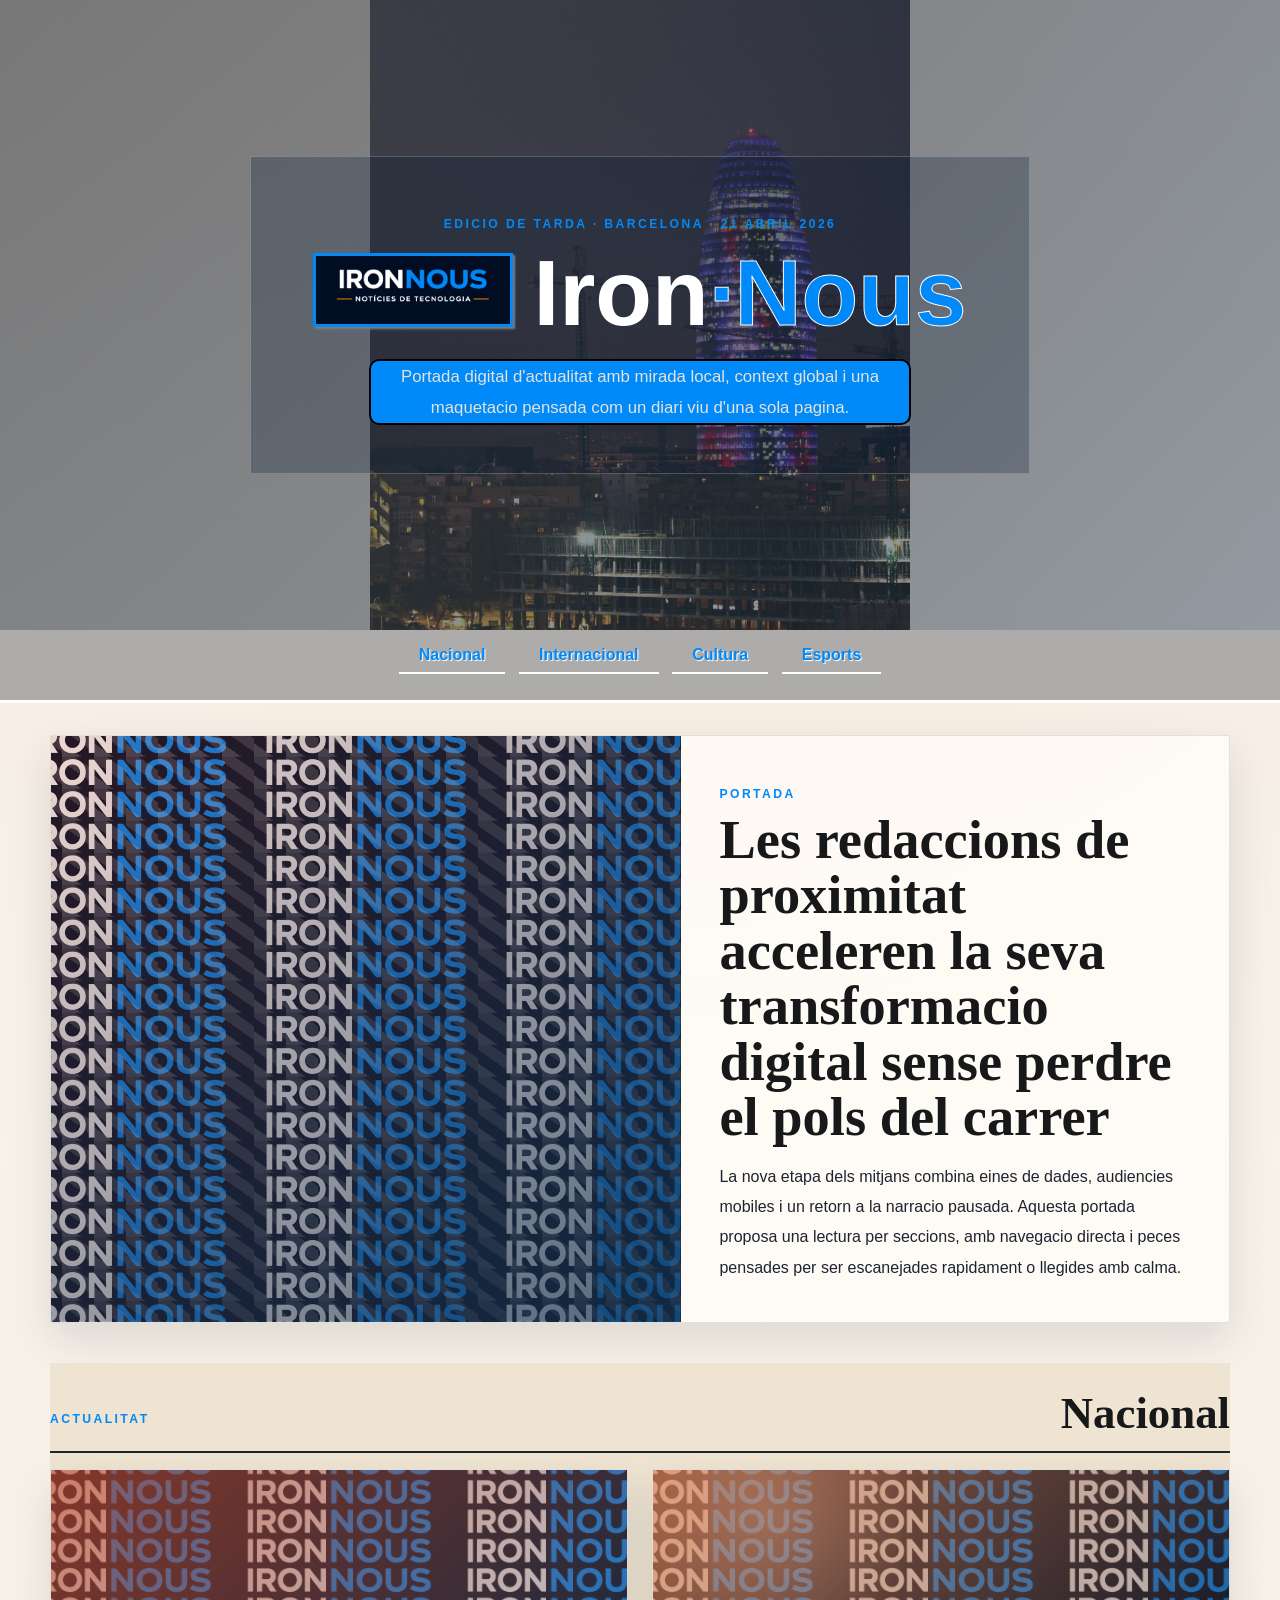
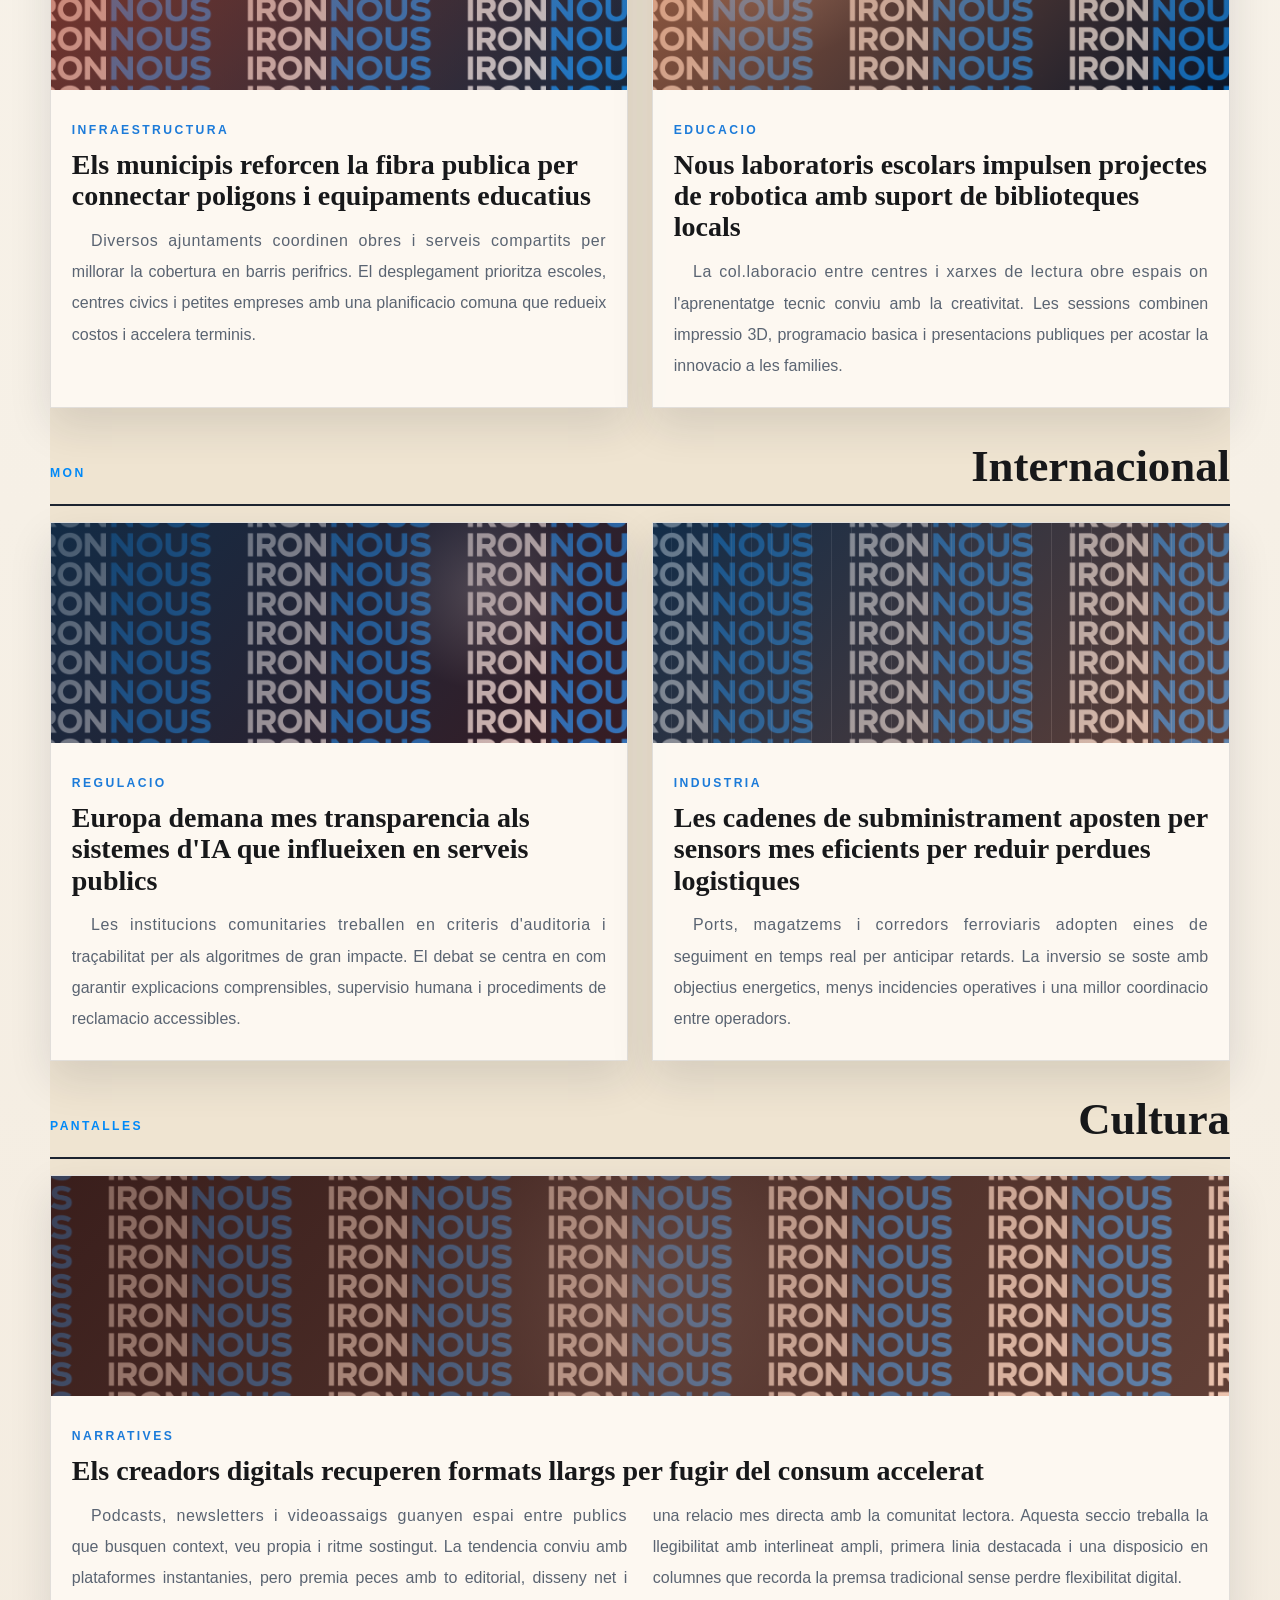
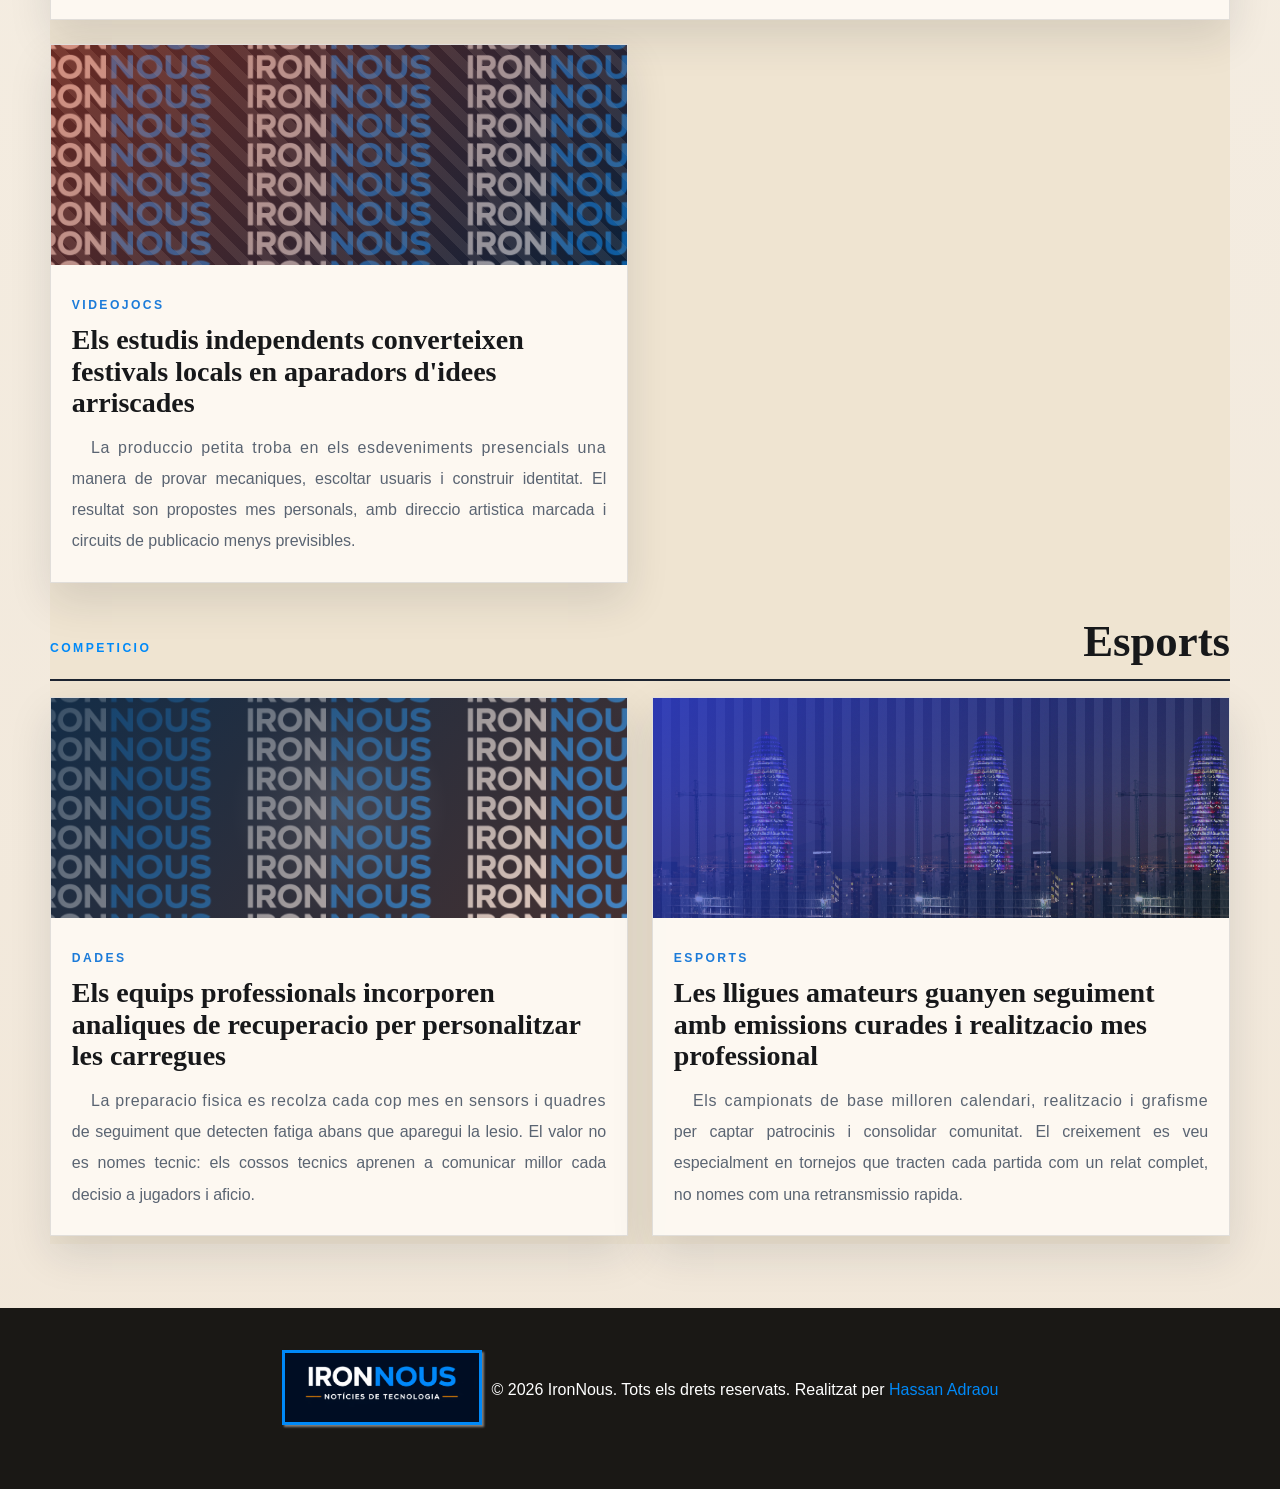
==== index.html @ 52601a7d "Version 1 - 21-04-2026" ====
<!DOCTYPE html>
<html lang="ca">

<head>
    <meta charset="UTF-8">
    <meta name="viewport" content="width=device-width, initial-scale=1.0">
    <title>IronNous | Diari digital en catala</title>
    <link rel="stylesheet" href="style.css">
</head>

<body>
    <header class="hero" id="inici">
        <div class="hero__overlay">
            <p class="eyebrow">Edicio de tarda · Barcelona · 21 abril 2026</p>
            <div class="logo-card">
                <div> <img src="portada.png" alt="Logotip d'IronNous" class="logo-hero"> </div>
                <div>
                    <h1>Iron<strong>&#183</strong><strong>Nous</strong> </h1>
                </div>
            </div>
            <p class="hero__lead">Portada digital d'actualitat amb mirada local, context global i una maquetacio
                pensada
                com un diari viu d'una sola pagina.</p>
    </header>

    <nav class="menu" aria-label="Seccions principals">
        <a href="#nacional">Nacional</a>
        <a href="#internacional">Internacional</a>
        <a href="#cultura">Cultura</a>
        <a href="#esports">Esports</a>
    </nav>

    <main class="newsroom">
        <section class="top-story">
            <div class="top-story__media" aria-hidden="true"></div>
            <div class="top-story__content">
                <p class="section-kicker">Portada</p>
                <h2>Les redaccions de proximitat acceleren la seva transformacio digital sense perdre el pols del carrer
                </h2>
                <p>La nova etapa dels mitjans combina eines de dades, audiencies mobiles i un retorn a la narracio
                    pausada. Aquesta portada proposa una lectura per seccions, amb navegacio directa i peces pensades
                    per ser escanejades rapidament o llegides amb calma.</p>
            </div>
        </section>

        <section class="news-section" id="nacional">
            <div class="section-heading">
                <p class="section-kicker">Actualitat</p>
                <h2>Nacional</h2>
            </div>
            <div class="article-grid">
                <article class="article-card">
                    <div class="article-card__media article-card__media--nacional" aria-hidden="true"></div>
                    <div class="article-card__body">
                        <p class="article-card__meta">Infraestructura</p>
                        <h3>Els municipis reforcen la fibra publica per connectar poligons i equipaments educatius</h3>
                        <p class="article-card__text">Diversos ajuntaments coordinen obres i serveis compartits per
                            millorar la cobertura en barris perifrics. El desplegament prioritza escoles, centres civics
                            i petites empreses amb una planificacio comuna que redueix costos i accelera terminis.</p>
                    </div>
                </article>

                <article class="article-card">
                    <div class="article-card__media article-card__media--nacional-alt" aria-hidden="true"></div>
                    <div class="article-card__body">
                        <p class="article-card__meta">Educacio</p>
                        <h3>Nous laboratoris escolars impulsen projectes de robotica amb suport de biblioteques locals
                        </h3>
                        <p class="article-card__text">La col.laboracio entre centres i xarxes de lectura obre espais on
                            l'aprenentatge tecnic conviu amb la creativitat. Les sessions combinen impressio 3D,
                            programacio basica i presentacions publiques per acostar la innovacio a les families.</p>
                    </div>
                </article>
            </div>
        </section>

        <section class="news-section" id="internacional">
            <div class="section-heading">
                <p class="section-kicker">Mon</p>
                <h2>Internacional</h2>
            </div>
            <div class="article-grid">
                <article class="article-card">
                    <div class="article-card__media article-card__media--internacional" aria-hidden="true"></div>
                    <div class="article-card__body">
                        <p class="article-card__meta">Regulacio</p>
                        <h3>Europa demana mes transparencia als sistemes d'IA que influeixen en serveis publics</h3>
                        <p class="article-card__text">Les institucions comunitaries treballen en criteris d'auditoria i
                            traçabilitat per als algoritmes de gran impacte. El debat se centra en com garantir
                            explicacions comprensibles, supervisio humana i procediments de reclamacio accessibles.</p>
                    </div>
                </article>

                <article class="article-card">
                    <div class="article-card__media article-card__media--internacional-alt" aria-hidden="true"></div>
                    <div class="article-card__body">
                        <p class="article-card__meta">Industria</p>
                        <h3>Les cadenes de subministrament aposten per sensors mes eficients per reduir perdues
                            logistiques</h3>
                        <p class="article-card__text">Ports, magatzems i corredors ferroviaris adopten eines de
                            seguiment en temps real per anticipar retards. La inversio se soste amb objectius
                            energetics, menys incidencies operatives i una millor coordinacio entre operadors.</p>
                    </div>
                </article>
            </div>
        </section>

        <section class="news-section" id="cultura">
            <div class="section-heading">
                <p class="section-kicker">Pantalles</p>
                <h2>Cultura</h2>
            </div>
            <div class="article-grid">
                <article class="article-card article-card--feature">
                    <div class="article-card__media article-card__media--cultura" aria-hidden="true"></div>
                    <div class="article-card__body">
                        <p class="article-card__meta">Narratives</p>
                        <h3>Els creadors digitals recuperen formats llargs per fugir del consum accelerat</h3>
                        <p class="article-card__text article-card__text--columns">Podcasts, newsletters i videoassaigs
                            guanyen espai entre publics que busquen context, veu propia i ritme sostingut. La tendencia
                            conviu amb plataformes instantanies, pero premia peces amb to editorial, disseny net i una
                            relacio mes directa amb la comunitat lectora. Aquesta seccio treballa la llegibilitat amb
                            interlineat ampli, primera linia destacada i una disposicio en columnes que recorda la
                            premsa tradicional sense perdre flexibilitat digital.</p>
                    </div>
                </article>

                <article class="article-card">
                    <div class="article-card__media article-card__media--cultura-alt" aria-hidden="true"></div>
                    <div class="article-card__body">
                        <p class="article-card__meta">Videojocs</p>
                        <h3>Els estudis independents converteixen festivals locals en aparadors d'idees arriscades</h3>
                        <p class="article-card__text">La produccio petita troba en els esdeveniments presencials una
                            manera de provar mecaniques, escoltar usuaris i construir identitat. El resultat son
                            propostes mes personals, amb direccio artistica marcada i circuits de publicacio menys
                            previsibles.</p>
                    </div>
                </article>
            </div>
        </section>

        <section class="news-section" id="esports">
            <div class="section-heading">
                <p class="section-kicker">Competicio</p>
                <h2>Esports</h2>
            </div>
            <div class="article-grid">
                <article class="article-card">
                    <div class="article-card__media article-card__media--esports" aria-hidden="true"></div>
                    <div class="article-card__body">
                        <p class="article-card__meta">Dades</p>
                        <h3>Els equips professionals incorporen analiques de recuperacio per personalitzar les carregues
                        </h3>
                        <p class="article-card__text">La preparacio fisica es recolza cada cop mes en sensors i quadres
                            de seguiment que detecten fatiga abans que aparegui la lesio. El valor no es nomes tecnic:
                            els cossos tecnics aprenen a comunicar millor cada decisio a jugadors i aficio.</p>
                    </div>
                </article>

                <article class="article-card">
                    <div class="article-card__media article-card__media--esports-alt" aria-hidden="true"></div>
                    <div class="article-card__body">
                        <p class="article-card__meta">eSports</p>
                        <h3>Les lligues amateurs guanyen seguiment amb emissions curades i realitzacio mes professional
                        </h3>
                        <p class="article-card__text">Els campionats de base milloren calendari, realitzacio i grafisme
                            per captar patrocinis i consolidar comunitat. El creixement es veu especialment en tornejos
                            que tracten cada partida com un relat complet, no nomes com una retransmissio rapida.</p>
                    </div>
                </article>
            </div>
        </section>
    </main>

    <footer class="site-footer">
        <div class="site-footer__content">
            <div><img src="portada.png" alt="Logotip d'IronNous" class="logo-hero"></div>
            <p>&copy; 2026 IronNous. Tots els drets reservats. Realitzat per <a href="https://github.com/Adraouha"
                    class="github">
                    Hassan Adraou</a>
            </p>
        </div>

    </footer>
</body>

</html>
---- style.css ----
:root {
    --paper: #f6f0e6;
    --paper-strong: #efe4d1;
    --ink: #1d2430;
    --muted: #5a6472;
    --accent: #b64024;
    --accent-soft: #d67c4d;
    --deep: #17324d;
    --line: rgba(29, 36, 48, 0.12);
    --shadow: 0 18px 40px rgba(28, 35, 46, 0.12);
}

* {
    box-sizing: border-box;
}

html {
    scroll-behavior: smooth;
}

body {
    box-sizing: border-box;
    padding: 0;
    margin: 0;
    font-family: "Trebuchet MS", "Segoe UI", sans-serif;
    color: var(--ink);
    background:
        radial-gradient(circle at top, rgba(214, 124, 77, 0.12), transparent 28%),
        linear-gradient(180deg, #f9f5ee 0%, var(--paper) 45%, #f1e7d9 100%);
}

img {
    display: block;
    max-width: 100%;
    border: 3px solid #0089f8;
    margin: 2% auto;
    padding: 2px;
    background-color: #000d23;
    box-shadow: 2px 2px 2px #817e7b;
}


.hero {
    min-height: 70vh;
    display: grid;
    place-items: center;
    padding: 2rem;
    background-image:
        linear-gradient(135deg, rgba(78, 80, 83, 0.75), rgba(23, 50, 77, 0.45)),
        url("fond-news.jpg");
    background-position: center;
    background-repeat: no-repeat;
    background-size: cover, min(540px, 72vw);
    color: #fff8ef;
}

.hero__overlay {
    width: min(780px, 100%);
    text-align: center;
    padding: clamp(1.5rem, 4vw, 3rem);
    background: rgba(1, 21, 48, 0.26);
    border: 1px solid rgba(255, 255, 255, 0.22);
}

.logo-card {
    display: flex;
    flex-direction: row;
    justify-content: center;
    gap: 20px;
    text-align: center;
    align-items: center;
}

.logo-card div h1 {
    margin: auto;
    text-align: left;
    font-size: clamp(3rem, 8vw, 5.8rem);
    font-family: Verdana, Geneva, Tahoma, sans-serif;
}

strong {
    color: #0089f8;
    -webkit-text-stroke: 1px rgb(253, 253, 253);
}

.logo-hero {
    width: 200px;
    margin: 0 auto 1rem;
    padding-bottom: 15px;
    padding-top: 10px;
    margin-top: 10px;


}

.eyebrow,
.section-kicker,
.article-card__meta {
    text-transform: uppercase;
    letter-spacing: 0.2em;
    font-size: 0.76rem;
    color: #0089f8;
    font-weight: 800;
}

.logo {
    width: clamp(110px, 18vw, 160px);
    margin: 0 auto 1rem;
    filter: drop-shadow(0 8px 18px rgba(0, 0, 0, 0.3));
}

.hero h1,
.section-heading h2,
.top-story__content h2,
.article-card h3 {
    font-family: "Baskerville Old Face", "Times New Roman", serif;
    letter-spacing: 0;
    color: #17181a;
}

.hero h1 {
    margin: 0;
    font-size: clamp(3rem, 8vw, 5.8rem);
    line-height: 0.95;
    color: #ffffff;
}


.hero__lead {
    width: min(58ch, 100%);
    margin: 1rem auto 0;
    font-size: 1.05rem;
    line-height: 1.85;
    color: #e4e2dd;
    font-weight: 300;
    font-family: Helvetica, serif;
    background-color: #0089f8;
    border-radius: 10px;
    border: 2px solid #000000;

}

.menu {
    position: sticky;
    top: 0;
    z-index: 10;
    display: flex;
    flex-wrap: wrap;
    justify-content: center;
    gap: 0.85rem;
    padding: 1rem 1.25rem;
    background: #aeacab;
    border-bottom: 3px solid #ffffff;
    backdrop-filter: blur(10px);
    color: #0089f8;

}

.menu a {
    text-decoration: none;
    font-family: Arial, Helvetica, sans-serif;
    font-weight: bold;
    border-bottom: 2px solid #feffff;
    color: #0089f8;
    text-shadow: 1px 1px 1px #ffffff;
    margin-bottom: 10px;
    padding-bottom: 0.5rem;
    padding-right: 20px;
    padding-left: 20px;


}

.menu a:hover,
.menu a:focus-visible {
    border-color: #0089f8;
    color: #ffffff;
    text-shadow: 1px 1px 1px #191818;
}

.newsroom {
    width: min(1180px, calc(100% - 2rem));
    margin: 0 auto;
    padding: 2rem 0 4rem;
}

.top-story,
.article-card {
    background: rgba(255, 252, 247, 0.86);
    border: 1px solid var(--line);
    box-shadow: var(--shadow);
}

.top-story {
    display: grid;
    grid-template-columns: 1.15fr 1fr;
    margin-bottom: 2.5rem;
}

.top-story__media {
    min-height: 320px;
    background-image:
        linear-gradient(140deg, rgba(182, 64, 36, 0.2), rgba(23, 50, 77, 0.75)),
        linear-gradient(35deg, rgba(255, 255, 255, 0.22) 25%, transparent 25%, transparent 50%, rgba(255, 255, 255, 0.16) 50%, rgba(255, 255, 255, 0.16) 75%, transparent 75%, transparent),
        url("logo-nous.png");
    background-size: cover, 32px 32px, 240px;
    background-position: center;
}

.top-story__content {
    padding: clamp(1.5rem, 3vw, 2.5rem);
}

.top-story__content h2 {
    margin: 0.3rem 0 1rem;
    font-size: clamp(1rem, 4.5vw, 3.4rem);
    line-height: 1.02;
}

.top-story__content p:last-child {
    margin-bottom: 0;
    line-height: 1.9;
    font-size: 1rem;
}

.news-section {
    padding: 1.5rem 0 0.5rem;
    background-color: #efe4d1;
}

.section-heading {
    display: flex;
    align-items: end;
    justify-content: space-between;
    gap: 1rem;
    margin-bottom: 1rem;
    padding-bottom: 0.75rem;
    border-bottom: 2px solid var(--ink);
}

.section-heading h2 {
    margin: 0;
    font-size: clamp(1.9rem, 4vw, 2.8rem);
}

.article-grid {
    display: grid;
    grid-template-columns: repeat(2, minmax(0, 1fr));
    gap: 1.5rem;
}

.article-card {
    overflow: hidden;
}

.article-card__media {
    min-height: 220px;
    background-size: cover, cover, 220px;
    background-position: center;
}

.article-card__body {
    padding: 1.3rem 1.3rem 1.6rem;
}

.article-card h3 {
    margin: 0.35rem 0 0.85rem;
    font-size: 1.75rem;
    line-height: 1.12;
}

.article-card__meta {
    color: #1c7bd9;
    font-weight: 800;
}

.article-card__text {
    margin: 0;
    color: var(--muted);
    line-height: 1.95;
    text-align: justify;
    text-indent: 1.2rem;
}

.article-card__text::first-line {
    letter-spacing: 0.04em;
}

.article-card__text--columns {
    column-count: 2;
    column-gap: 1.6rem;
}

.article-card--feature {
    grid-column: span 2;
}

.article-card__media--nacional {
    background-image:
        linear-gradient(135deg, rgba(182, 64, 36, 0.68), rgba(23, 50, 77, 0.28)),
        linear-gradient(0deg, rgba(255, 243, 231, 0.1), rgba(255, 243, 231, 0.1)),
        url("logo-nous.png");
}

.article-card__media--nacional-alt {
    background-image:
        linear-gradient(135deg, rgba(214, 124, 77, 0.75), rgba(29, 36, 48, 0.35)),
        radial-gradient(circle at 20% 20%, rgba(255, 255, 255, 0.35), transparent 30%),
        url("logo-nous.png");
}

.article-card__media--internacional {
    background-image:
        linear-gradient(135deg, rgba(23, 50, 77, 0.82), rgba(182, 64, 36, 0.3)),
        radial-gradient(circle at 75% 30%, rgba(255, 255, 255, 0.3), transparent 22%),
        url("logo-nous.png");
}

.article-card__media--internacional-alt {
    background-image:
        linear-gradient(135deg, rgba(26, 58, 89, 0.7), rgba(214, 124, 77, 0.45)),
        linear-gradient(90deg, rgba(255, 255, 255, 0.2) 1px, transparent 1px),
        url("logo-nous.png");
    background-size: cover, 20px 20px, 220px;
}

.article-card__media--cultura {
    background-image:
        linear-gradient(135deg, rgba(80, 37, 25, 0.72), rgba(214, 124, 77, 0.45)),
        radial-gradient(circle at center, rgba(255, 255, 255, 0.22), transparent 38%),
        url("logo-nous.png");
}

.article-card__media--cultura-alt {
    background-image:
        linear-gradient(135deg, rgba(182, 64, 36, 0.58), rgba(23, 50, 77, 0.52)),
        linear-gradient(45deg, rgba(255, 248, 239, 0.16) 25%, transparent 25%, transparent 50%, rgba(255, 248, 239, 0.16) 50%, rgba(255, 248, 239, 0.16) 75%, transparent 75%, transparent),
        url("logo-nous.png");
    background-size: cover, 26px 26px, 220px;
}

.article-card__media--esports {
    background-image:
        linear-gradient(135deg, rgba(23, 50, 77, 0.86), rgba(214, 124, 77, 0.32)),
        radial-gradient(circle at 50% 50%, rgba(255, 255, 255, 0.24), transparent 35%),
        url("logo-nous.png");
}

.article-card__media--esports-alt {
    background-image:
        linear-gradient(135deg, rgba(45, 65, 219, 0.76), rgba(23, 50, 77, 0.4)),
        linear-gradient(90deg, rgba(255, 255, 255, 0.14) 50%, transparent 50%),
        url("fond-news.jpg");
    background-size: cover, 18px 18px, 220px;
}

.site-footer {

    background-color: #1a1815;
    padding: 2rem 1rem 3rem;
    text-align: center;
    color: #ffffff;
}

.site-footer__content {
    display: flex;
    flex-direction: row;
    justify-content: center;
    align-items: center;
    gap: 10px;
    margin: 0;
    font-weight: 300;
    font-family: Helvetica, sans-serif;

}


.github {
    color: #0089f8;
    text-decoration: none;

}

.github:hover {
    color: #f29202;
    text-decoration: none;
}

@media (max-width: 900px) {

    .top-story,
    .article-grid {
        grid-template-columns: 1fr;
    }

    .article-card--feature {
        grid-column: auto;
    }

    .article-card__text--columns {
        column-count: 1;
    }
}

@media (max-width: 640px) {
    .hero {
        min-height: 60vh;
        padding: 1rem;
    }

    .hero__overlay {
        padding: 1.25rem;
    }

    .newsroom {
        width: min(100% - 1rem, 1180px);
    }

    .section-heading {
        align-items: start;
        flex-direction: column;
    }

    .article-card h3 {
        font-size: 1.45rem;
    }
}
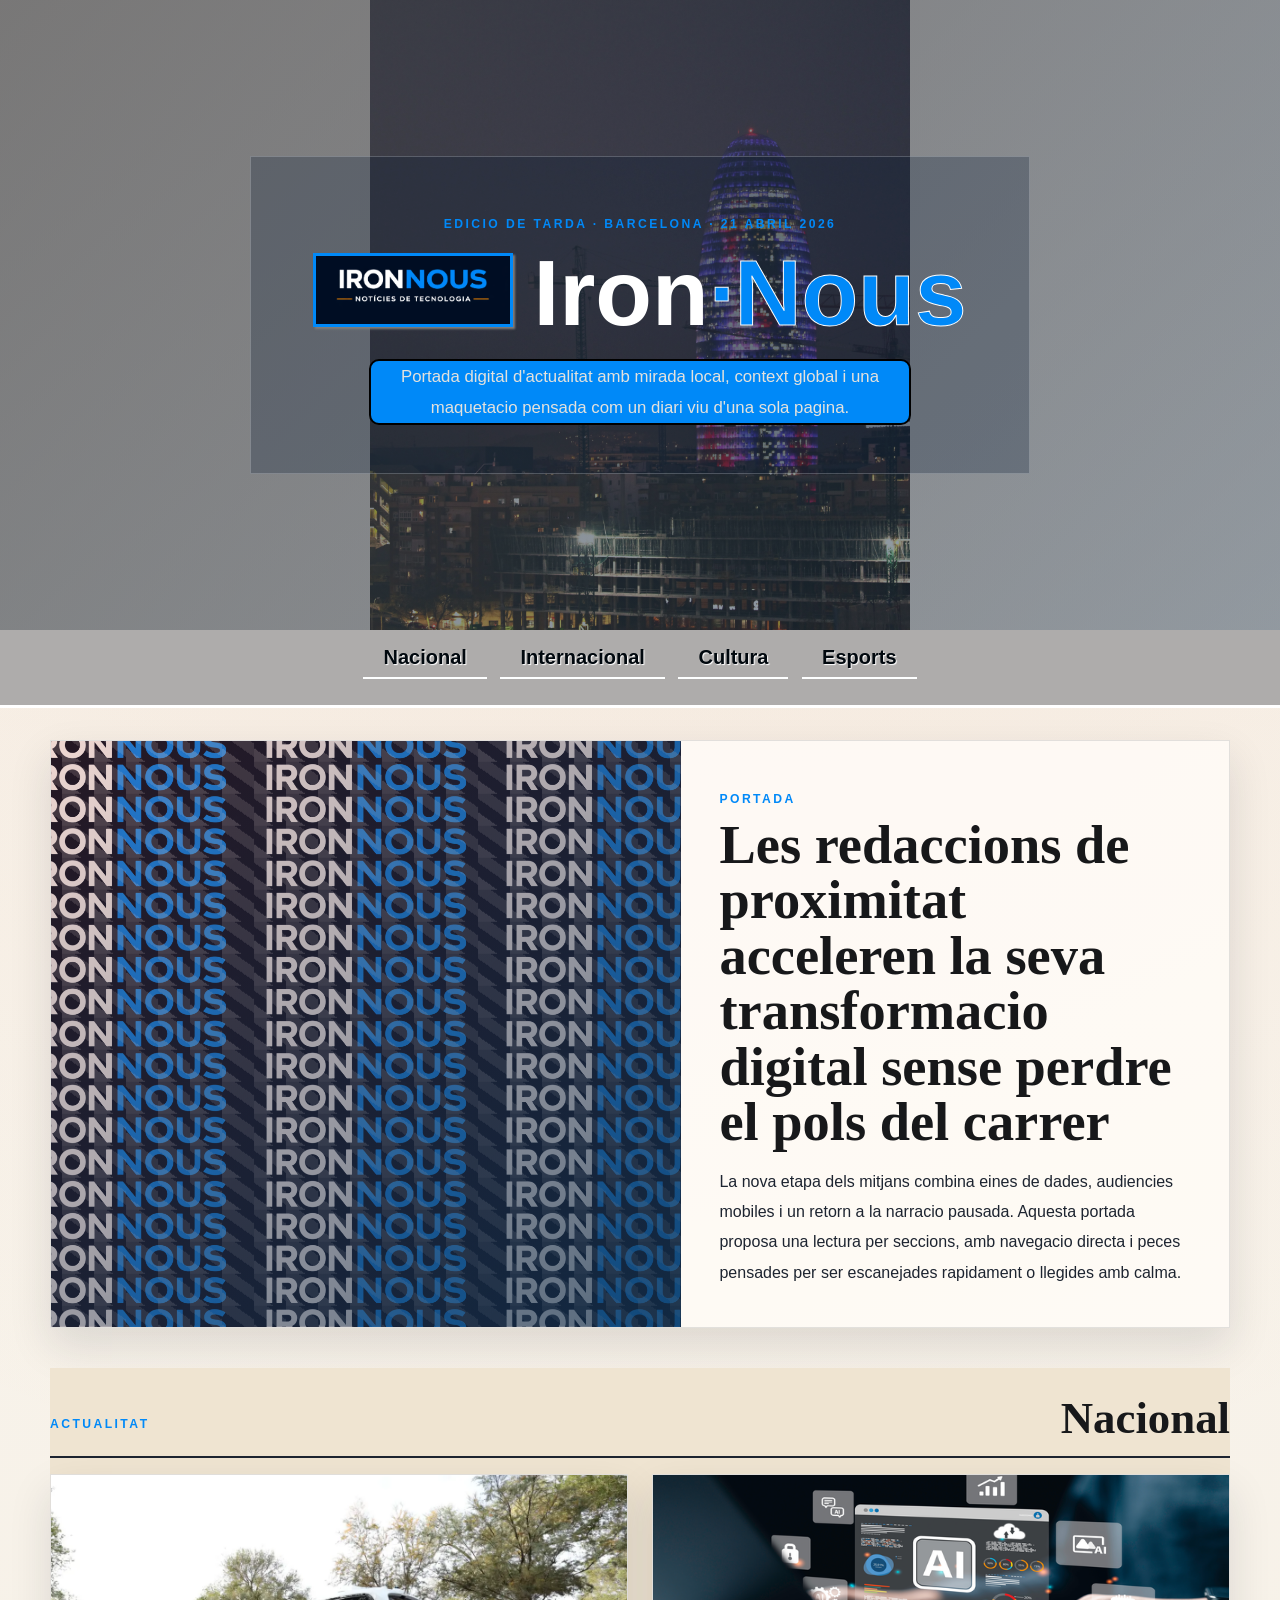
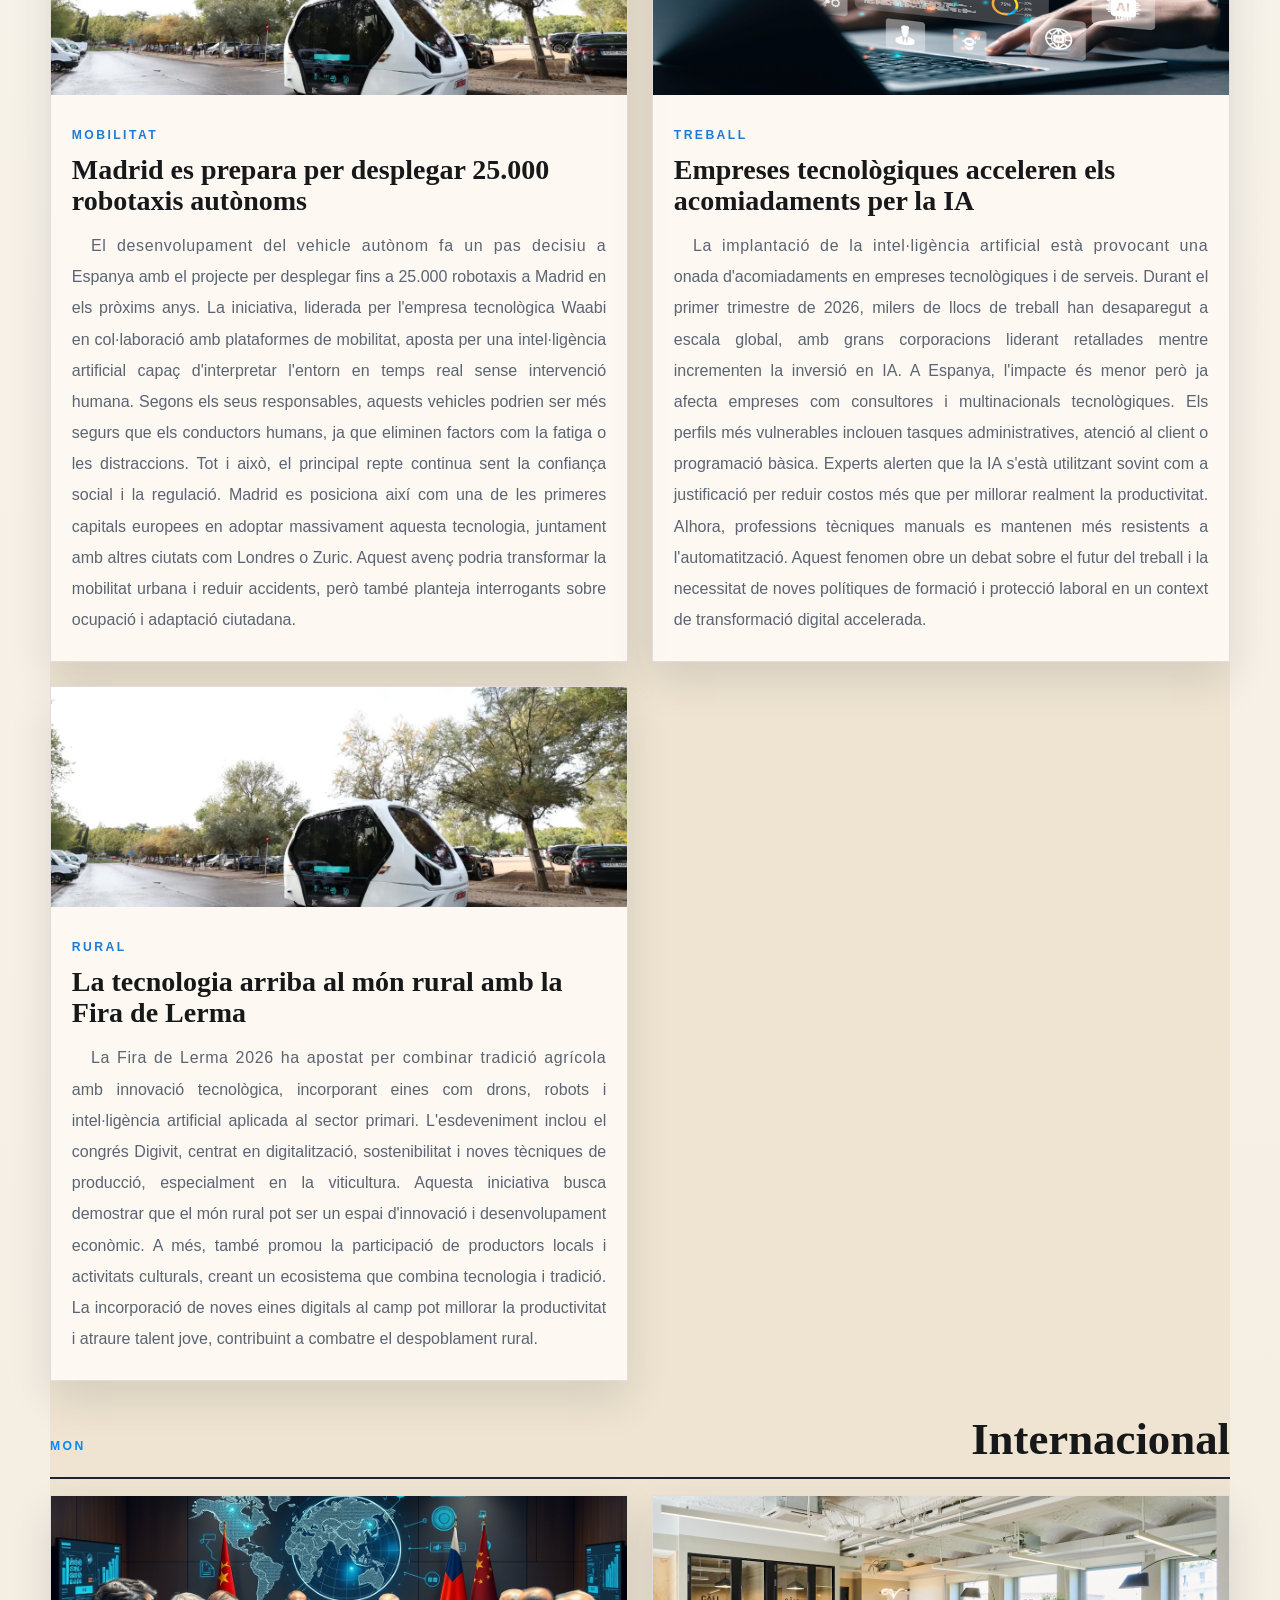
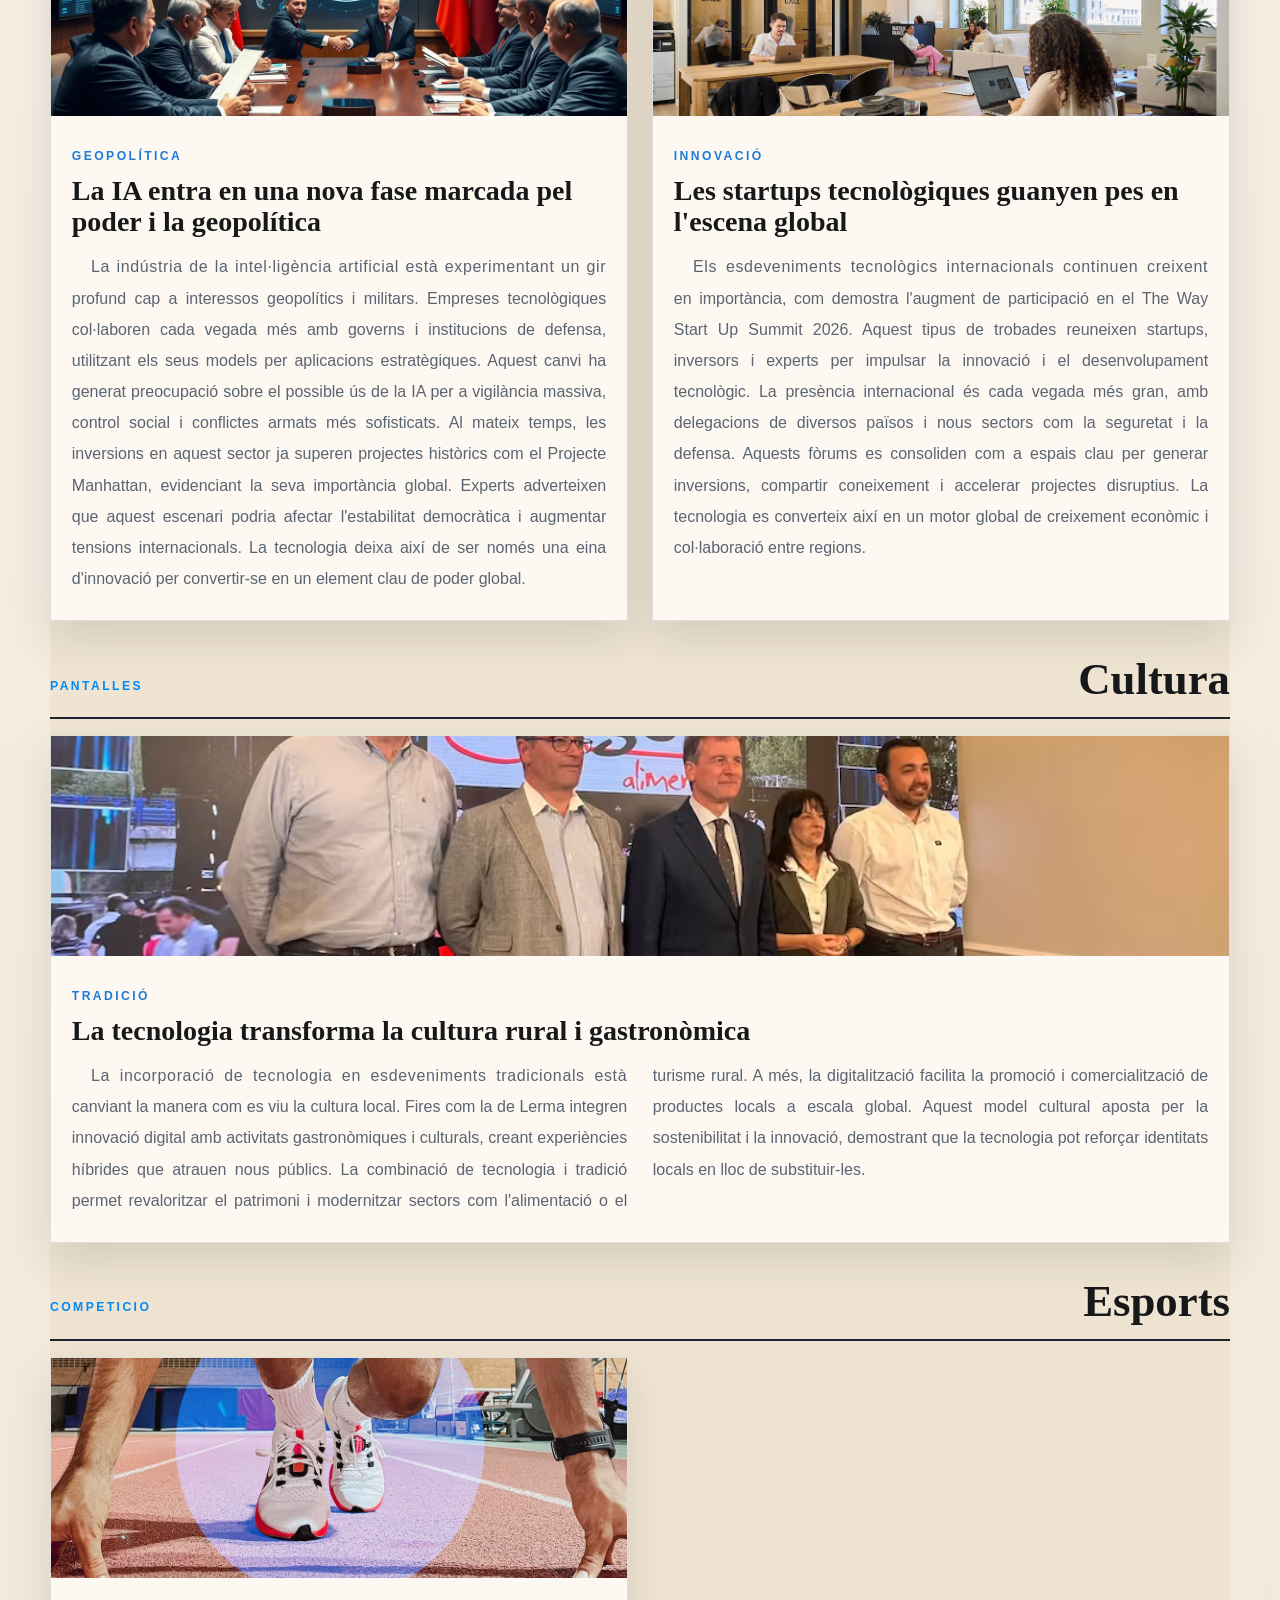
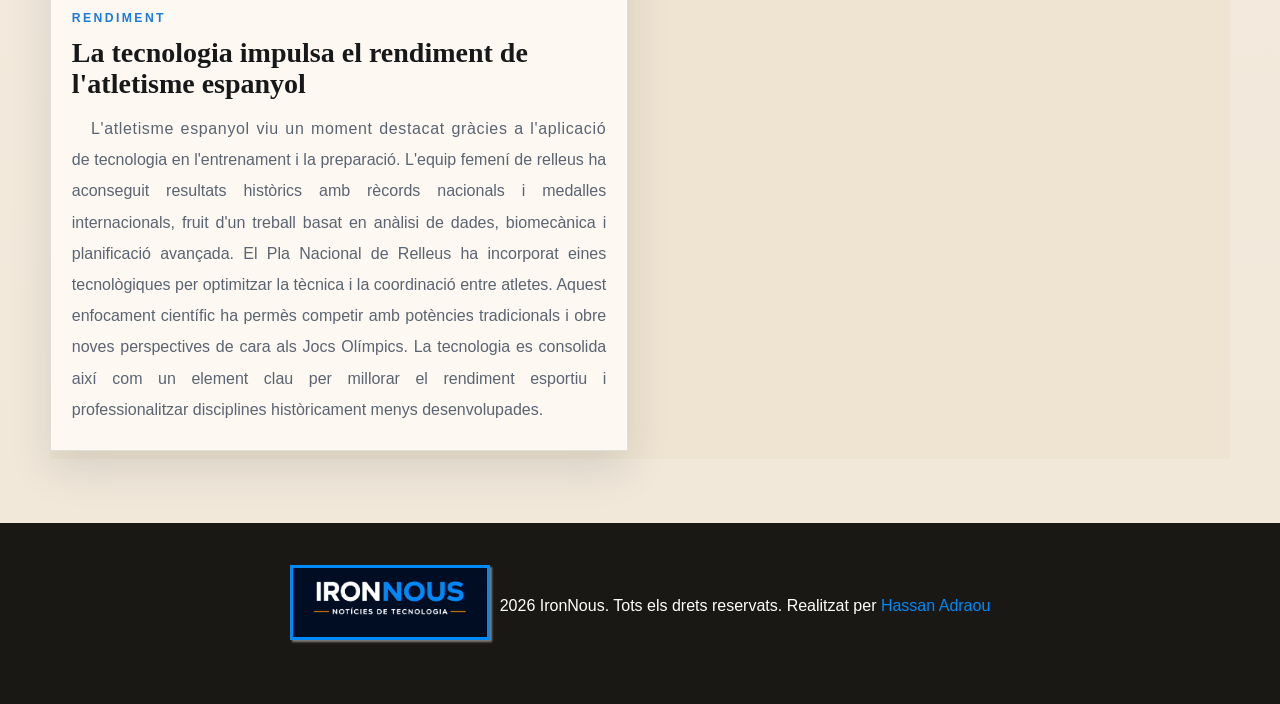
==== commit fa90e1fd: "Noticies reales Co-authored-by: Copilot <copilot@github.com>" ====
--- a/index.html
+++ b/index.html
@@ -52,23 +52,27 @@
                 <article class="article-card">
                     <div class="article-card__media article-card__media--nacional" aria-hidden="true"></div>
                     <div class="article-card__body">
-                        <p class="article-card__meta">Infraestructura</p>
-                        <h3>Els municipis reforcen la fibra publica per connectar poligons i equipaments educatius</h3>
-                        <p class="article-card__text">Diversos ajuntaments coordinen obres i serveis compartits per
-                            millorar la cobertura en barris perifrics. El desplegament prioritza escoles, centres civics
-                            i petites empreses amb una planificacio comuna que redueix costos i accelera terminis.</p>
+                        <p class="article-card__meta">Mobilitat</p>
+                        <h3>Madrid es prepara per desplegar 25.000 robotaxis autònoms</h3>
+                        <p class="article-card__text">El desenvolupament del vehicle autònom fa un pas decisiu a Espanya amb el projecte per desplegar fins a 25.000 robotaxis a Madrid en els pròxims anys. La iniciativa, liderada per l'empresa tecnològica Waabi en col·laboració amb plataformes de mobilitat, aposta per una intel·ligència artificial capaç d'interpretar l'entorn en temps real sense intervenció humana. Segons els seus responsables, aquests vehicles podrien ser més segurs que els conductors humans, ja que eliminen factors com la fatiga o les distraccions. Tot i això, el principal repte continua sent la confiança social i la regulació. Madrid es posiciona així com una de les primeres capitals europees en adoptar massivament aquesta tecnologia, juntament amb altres ciutats com Londres o Zuric. Aquest avenç podria transformar la mobilitat urbana i reduir accidents, però també planteja interrogants sobre ocupació i adaptació ciutadana.</p>
                     </div>
                 </article>
 
                 <article class="article-card">
                     <div class="article-card__media article-card__media--nacional-alt" aria-hidden="true"></div>
                     <div class="article-card__body">
-                        <p class="article-card__meta">Educacio</p>
-                        <h3>Nous laboratoris escolars impulsen projectes de robotica amb suport de biblioteques locals
-                        </h3>
-                        <p class="article-card__text">La col.laboracio entre centres i xarxes de lectura obre espais on
-                            l'aprenentatge tecnic conviu amb la creativitat. Les sessions combinen impressio 3D,
-                            programacio basica i presentacions publiques per acostar la innovacio a les families.</p>
+                        <p class="article-card__meta">Treball</p>
+                        <h3>Empreses tecnològiques acceleren els acomiadaments per la IA</h3>
+                        <p class="article-card__text">La implantació de la intel·ligència artificial està provocant una onada d'acomiadaments en empreses tecnològiques i de serveis. Durant el primer trimestre de 2026, milers de llocs de treball han desaparegut a escala global, amb grans corporacions liderant retallades mentre incrementen la inversió en IA. A Espanya, l'impacte és menor però ja afecta empreses com consultores i multinacionals tecnològiques. Els perfils més vulnerables inclouen tasques administratives, atenció al client o programació bàsica. Experts alerten que la IA s'està utilitzant sovint com a justificació per reduir costos més que per millorar realment la productivitat. Alhora, professions tècniques manuals es mantenen més resistents a l'automatització. Aquest fenomen obre un debat sobre el futur del treball i la necessitat de noves polítiques de formació i protecció laboral en un context de transformació digital accelerada.</p>
+                    </div>
+                </article>
+
+                <article class="article-card">
+                    <div class="article-card__media article-card__media--nacional" aria-hidden="true"></div>
+                    <div class="article-card__body">
+                        <p class="article-card__meta">Rural</p>
+                        <h3>La tecnologia arriba al món rural amb la Fira de Lerma</h3>
+                        <p class="article-card__text">La Fira de Lerma 2026 ha apostat per combinar tradició agrícola amb innovació tecnològica, incorporant eines com drons, robots i intel·ligència artificial aplicada al sector primari. L'esdeveniment inclou el congrés Digivit, centrat en digitalització, sostenibilitat i noves tècniques de producció, especialment en la viticultura. Aquesta iniciativa busca demostrar que el món rural pot ser un espai d'innovació i desenvolupament econòmic. A més, també promou la participació de productors locals i activitats culturals, creant un ecosistema que combina tecnologia i tradició. La incorporació de noves eines digitals al camp pot millorar la productivitat i atraure talent jove, contribuint a combatre el despoblament rural.</p>
                     </div>
                 </article>
             </div>
@@ -83,23 +87,18 @@
                 <article class="article-card">
                     <div class="article-card__media article-card__media--internacional" aria-hidden="true"></div>
                     <div class="article-card__body">
-                        <p class="article-card__meta">Regulacio</p>
-                        <h3>Europa demana mes transparencia als sistemes d'IA que influeixen en serveis publics</h3>
-                        <p class="article-card__text">Les institucions comunitaries treballen en criteris d'auditoria i
-                            traçabilitat per als algoritmes de gran impacte. El debat se centra en com garantir
-                            explicacions comprensibles, supervisio humana i procediments de reclamacio accessibles.</p>
+                        <p class="article-card__meta">Geopolítica</p>
+                        <h3>La IA entra en una nova fase marcada pel poder i la geopolítica</h3>
+                        <p class="article-card__text">La indústria de la intel·ligència artificial està experimentant un gir profund cap a interessos geopolítics i militars. Empreses tecnològiques col·laboren cada vegada més amb governs i institucions de defensa, utilitzant els seus models per aplicacions estratègiques. Aquest canvi ha generat preocupació sobre el possible ús de la IA per a vigilància massiva, control social i conflictes armats més sofisticats. Al mateix temps, les inversions en aquest sector ja superen projectes històrics com el Projecte Manhattan, evidenciant la seva importància global. Experts adverteixen que aquest escenari podria afectar l'estabilitat democràtica i augmentar tensions internacionals. La tecnologia deixa així de ser només una eina d'innovació per convertir-se en un element clau de poder global.</p>
                     </div>
                 </article>
 
                 <article class="article-card">
                     <div class="article-card__media article-card__media--internacional-alt" aria-hidden="true"></div>
                     <div class="article-card__body">
-                        <p class="article-card__meta">Industria</p>
-                        <h3>Les cadenes de subministrament aposten per sensors mes eficients per reduir perdues
-                            logistiques</h3>
-                        <p class="article-card__text">Ports, magatzems i corredors ferroviaris adopten eines de
-                            seguiment en temps real per anticipar retards. La inversio se soste amb objectius
-                            energetics, menys incidencies operatives i una millor coordinacio entre operadors.</p>
+                        <p class="article-card__meta">Innovació</p>
+                        <h3>Les startups tecnològiques guanyen pes en l'escena global</h3>
+                        <p class="article-card__text">Els esdeveniments tecnològics internacionals continuen creixent en importància, com demostra l'augment de participació en el The Way Start Up Summit 2026. Aquest tipus de trobades reuneixen startups, inversors i experts per impulsar la innovació i el desenvolupament tecnològic. La presència internacional és cada vegada més gran, amb delegacions de diversos països i nous sectors com la seguretat i la defensa. Aquests fòrums es consoliden com a espais clau per generar inversions, compartir coneixement i accelerar projectes disruptius. La tecnologia es converteix així en un motor global de creixement econòmic i col·laboració entre regions.</p>
                     </div>
                 </article>
             </div>
@@ -114,26 +113,9 @@
                 <article class="article-card article-card--feature">
                     <div class="article-card__media article-card__media--cultura" aria-hidden="true"></div>
                     <div class="article-card__body">
-                        <p class="article-card__meta">Narratives</p>
-                        <h3>Els creadors digitals recuperen formats llargs per fugir del consum accelerat</h3>
-                        <p class="article-card__text article-card__text--columns">Podcasts, newsletters i videoassaigs
-                            guanyen espai entre publics que busquen context, veu propia i ritme sostingut. La tendencia
-                            conviu amb plataformes instantanies, pero premia peces amb to editorial, disseny net i una
-                            relacio mes directa amb la comunitat lectora. Aquesta seccio treballa la llegibilitat amb
-                            interlineat ampli, primera linia destacada i una disposicio en columnes que recorda la
-                            premsa tradicional sense perdre flexibilitat digital.</p>
-                    </div>
-                </article>
-
-                <article class="article-card">
-                    <div class="article-card__media article-card__media--cultura-alt" aria-hidden="true"></div>
-                    <div class="article-card__body">
-                        <p class="article-card__meta">Videojocs</p>
-                        <h3>Els estudis independents converteixen festivals locals en aparadors d'idees arriscades</h3>
-                        <p class="article-card__text">La produccio petita troba en els esdeveniments presencials una
-                            manera de provar mecaniques, escoltar usuaris i construir identitat. El resultat son
-                            propostes mes personals, amb direccio artistica marcada i circuits de publicacio menys
-                            previsibles.</p>
+                        <p class="article-card__meta">Tradició</p>
+                        <h3>La tecnologia transforma la cultura rural i gastronòmica</h3>
+                        <p class="article-card__text article-card__text--columns">La incorporació de tecnologia en esdeveniments tradicionals està canviant la manera com es viu la cultura local. Fires com la de Lerma integren innovació digital amb activitats gastronòmiques i culturals, creant experiències híbrides que atrauen nous públics. La combinació de tecnologia i tradició permet revaloritzar el patrimoni i modernitzar sectors com l'alimentació o el turisme rural. A més, la digitalització facilita la promoció i comercialització de productes locals a escala global. Aquest model cultural aposta per la sostenibilitat i la innovació, demostrant que la tecnologia pot reforçar identitats locals en lloc de substituir-les.</p>
                     </div>
                 </article>
             </div>
@@ -148,24 +130,9 @@
                 <article class="article-card">
                     <div class="article-card__media article-card__media--esports" aria-hidden="true"></div>
                     <div class="article-card__body">
-                        <p class="article-card__meta">Dades</p>
-                        <h3>Els equips professionals incorporen analiques de recuperacio per personalitzar les carregues
-                        </h3>
-                        <p class="article-card__text">La preparacio fisica es recolza cada cop mes en sensors i quadres
-                            de seguiment que detecten fatiga abans que aparegui la lesio. El valor no es nomes tecnic:
-                            els cossos tecnics aprenen a comunicar millor cada decisio a jugadors i aficio.</p>
-                    </div>
-                </article>
-
-                <article class="article-card">
-                    <div class="article-card__media article-card__media--esports-alt" aria-hidden="true"></div>
-                    <div class="article-card__body">
-                        <p class="article-card__meta">eSports</p>
-                        <h3>Les lligues amateurs guanyen seguiment amb emissions curades i realitzacio mes professional
-                        </h3>
-                        <p class="article-card__text">Els campionats de base milloren calendari, realitzacio i grafisme
-                            per captar patrocinis i consolidar comunitat. El creixement es veu especialment en tornejos
-                            que tracten cada partida com un relat complet, no nomes com una retransmissio rapida.</p>
+                        <p class="article-card__meta">Rendiment</p>
+                        <h3>La tecnologia impulsa el rendiment de l'atletisme espanyol</h3>
+                        <p class="article-card__text">L'atletisme espanyol viu un moment destacat gràcies a l'aplicació de tecnologia en l'entrenament i la preparació. L'equip femení de relleus ha aconseguit resultats històrics amb rècords nacionals i medalles internacionals, fruit d'un treball basat en anàlisi de dades, biomecànica i planificació avançada. El Pla Nacional de Relleus ha incorporat eines tecnològiques per optimitzar la tècnica i la coordinació entre atletes. Aquest enfocament científic ha permès competir amb potències tradicionals i obre noves perspectives de cara als Jocs Olímpics. La tecnologia es consolida així com un element clau per millorar el rendiment esportiu i professionalitzar disciplines històricament menys desenvolupades.</p>
                     </div>
                 </article>
             </div>
@@ -175,7 +142,7 @@
     <footer class="site-footer">
         <div class="site-footer__content">
             <div><img src="portada.png" alt="Logotip d'IronNous" class="logo-hero"></div>
-            <p>&copy; 2026 IronNous. Tots els drets reservats. Realitzat per <a href="https://github.com/Adraouha"
+            <p>2026 IronNous. Tots els drets reservats. Realitzat per <a href="https://github.com/Adraouha"
                     class="github">
                     Hassan Adraou</a>
             </p>
--- a/style.css
+++ b/style.css
@@ -160,8 +160,9 @@
     text-decoration: none;
     font-family: Arial, Helvetica, sans-serif;
     font-weight: bold;
+    font-size: 20px;
     border-bottom: 2px solid #feffff;
-    color: #0089f8;
+    color: #01080e;
     text-shadow: 1px 1px 1px #ffffff;
     margin-bottom: 10px;
     padding-bottom: 0.5rem;
@@ -297,61 +298,61 @@
 
 .article-card__media--nacional {
     background-image:
-        linear-gradient(135deg, rgba(182, 64, 36, 0.68), rgba(23, 50, 77, 0.28)),
-        linear-gradient(0deg, rgba(255, 243, 231, 0.1), rgba(255, 243, 231, 0.1)),
-        url("logo-nous.png");
+        url("/img/noticies_media/nacional_madrid.webp");
+    background-position: cover center;
+    background-repeat: no-repeat;
 }
 
 .article-card__media--nacional-alt {
-    background-image:
-        linear-gradient(135deg, rgba(214, 124, 77, 0.75), rgba(29, 36, 48, 0.35)),
-        radial-gradient(circle at 20% 20%, rgba(255, 255, 255, 0.35), transparent 30%),
-        url("logo-nous.png");
+    background-image: url("/img/noticies_media/eines_ia.png");
+    background-position: cover center;
+    background-repeat: no-repeat;
 }
 
 .article-card__media--internacional {
     background-image:
-        linear-gradient(135deg, rgba(23, 50, 77, 0.82), rgba(182, 64, 36, 0.3)),
-        radial-gradient(circle at 75% 30%, rgba(255, 255, 255, 0.3), transparent 22%),
-        url("logo-nous.png");
+        url("/img/noticies_media/geopolitica.png");
+    background-position: cover center;
+    background-repeat: no-repeat;
+
 }
 
 .article-card__media--internacional-alt {
-    background-image:
-        linear-gradient(135deg, rgba(26, 58, 89, 0.7), rgba(214, 124, 77, 0.45)),
-        linear-gradient(90deg, rgba(255, 255, 255, 0.2) 1px, transparent 1px),
-        url("logo-nous.png");
+    background-image: url("/img/noticies_media/startup.jpg");
     background-size: cover, 20px 20px, 220px;
+    background-position: center;
+    background-repeat: no-repeat;
 }
 
 .article-card__media--cultura {
-    background-image:
-        linear-gradient(135deg, rgba(80, 37, 25, 0.72), rgba(214, 124, 77, 0.45)),
-        radial-gradient(circle at center, rgba(255, 255, 255, 0.22), transparent 38%),
-        url("logo-nous.png");
+    background-image: url("/img/noticies_media/lerma.jpeg");
+    background-position: cover center;
+    background-repeat: no-repeat;
+
 }
 
 .article-card__media--cultura-alt {
-    background-image:
-        linear-gradient(135deg, rgba(182, 64, 36, 0.58), rgba(23, 50, 77, 0.52)),
-        linear-gradient(45deg, rgba(255, 248, 239, 0.16) 25%, transparent 25%, transparent 50%, rgba(255, 248, 239, 0.16) 50%, rgba(255, 248, 239, 0.16) 75%, transparent 75%, transparent),
-        url("logo-nous.png");
+    background-image: url("/img/noticies_media/lerma.jpeg");
     background-size: cover, 26px 26px, 220px;
+    background-position: center;
+    background-repeat: no-repeat;
+
 }
 
 .article-card__media--esports {
     background-image:
-        linear-gradient(135deg, rgba(23, 50, 77, 0.86), rgba(214, 124, 77, 0.32)),
-        radial-gradient(circle at 50% 50%, rgba(255, 255, 255, 0.24), transparent 35%),
-        url("logo-nous.png");
+        url("/img/noticies_media/atletisme.avif");
+    background-position: cover center;
+    background-repeat: no-repeat;
+
 }
 
 .article-card__media--esports-alt {
     background-image:
-        linear-gradient(135deg, rgba(45, 65, 219, 0.76), rgba(23, 50, 77, 0.4)),
-        linear-gradient(90deg, rgba(255, 255, 255, 0.14) 50%, transparent 50%),
         url("fond-news.jpg");
     background-size: cover, 18px 18px, 220px;
+    background-position: cover center;
+    background-repeat: no-repeat;
 }
 
 .site-footer {
